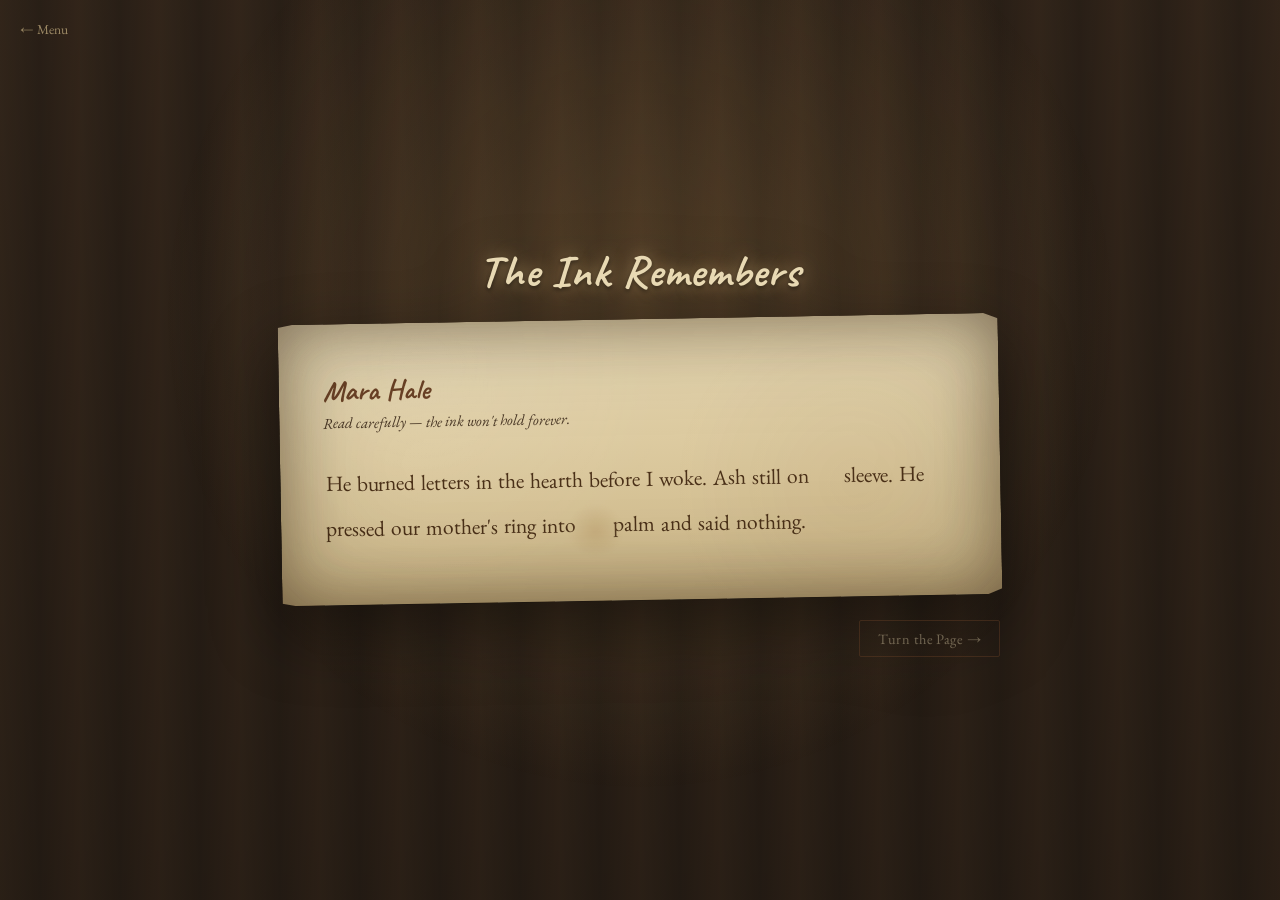
==== game.html @ b39d6a0a "feat: add landing page, fix titl/corkboard styling bugs" ====
<!DOCTYPE html>
<html lang="en">
<head>
<meta charset="UTF-8">
<meta name="viewport" content="width=device-width, initial-scale=1.0">
<title>The Ink Remembers</title>
<link rel="preconnect" href="https://fonts.googleapis.com">
<link rel="preconnect" href="https://fonts.gstatic.com" crossorigin>
<link href="https://fonts.googleapis.com/css2?family=EB+Garamond:wght@400;600&family=Caveat:wght@500;700&display=swap" rel="stylesheet">
<link rel="stylesheet" href="css/style.css">
</head>
<body>
<!-- Soft candlelight effect -->
<div class="candle-glow"></div>

<a href="index.html" class="back-link">← Menu</a>

<main class="desk">
<!-- Game Title -->
<h1 class="game-title">The Ink Remembers</h1>
<!-- Witness Letter -->
<section class="letter">
<h2 id="witness-label">A Witness's Account</h2>
<p class="sub">
                Read carefully — the ink won't hold forever.
</p>
<p class="text" id="letter-text"></p>
</section>
<!-- Final Corkboard -->
<section
class="corkboard hidden"
id="corkboard"
aria-live="polite">
</section>
<!-- Controls -->
<div class="controls">
<button id="next-btn" disabled>
                Turn the Page →
</button>
</div>
</main>
<script src="js/data.js"></script>
<script src="js/engine.js"></script>
<script src="js/corkboard.js"></script>
<script src="js/app.js"></script>
</body>
</html>
---- css/style.css ----
:root {
  --parchment: #e8d9b3;
  --parchment-edge: #cdb787;
  --ink: #2b1f14;
  --ink-soft: #4a3826;
  --blot: #b89a68;
  --accent: #6b4226;
  --cork-dark: #664d35;
  --cork-light: #72553c;
}

/* =========================
   Global Styles
========================= */

* {
  box-sizing: border-box;
}

body {
  margin: 0;
  min-height: 100vh;
  display: flex;
  justify-content: center;
  align-items: center;

  background:
    linear-gradient(rgba(0, 0, 0, 0.35), rgba(0, 0, 0, 0.45)),
    repeating-linear-gradient(
      90deg,
      #4c3928 0px,
      #3e2f22 40px,
      #4d3827 80px
    );

  font-family: "EB Garamond", serif;
}

/* =========================
   Candlelight Ambiance
   (referenced in the HTML as <div class="candle-glow">,
   didn't have a rule yet — this is what makes it actually glow)
========================= */

.candle-glow {
  position: fixed;
  inset: 0;
  z-index: 0;
  pointer-events: none;

  background: radial-gradient(
    circle at 50% 35%,
    rgba(255, 195, 110, 0.18),
    transparent 55%
  );

  animation: candleBreathe 4.5s ease-in-out infinite;
}

@keyframes candleBreathe {
  0%, 100% { opacity: .8; }
  50% { opacity: 1; }
}

/* =========================
   Desk
========================= */

.desk {
  position: relative;
  z-index: 1;
  width: min(720px, 92vw);
  filter: drop-shadow(0 25px 35px rgba(0, 0, 0, 0.45));
}

/* =========================
   Landing Page
========================= */

.landing {
  position: relative;
  z-index: 1;
  width: min(600px, 92vw);
  text-align: center;
}

.landing .game-title {
  margin-bottom: 8px;
}

.landing-slogan {
  margin: 0 0 40px;
  font-style: italic;
  font-size: 1.15rem;
  color: var(--parchment-edge);
}

.landing-actions {
  display: flex;
  justify-content: center;
  gap: 16px;
  flex-wrap: wrap;
  margin-bottom: 8px;
}

.primary-btn {
  font-family: "EB Garamond", serif;
  font-size: 1.05rem;
  letter-spacing: .03em;
  padding: 14px 32px;
  cursor: pointer;
  color: var(--ink);
  background: var(--parchment);
  border: none;
  border-radius: 2px;
  box-shadow: 0 8px 20px rgba(0, 0, 0, .4);
  transition: transform .25s, box-shadow .25s;
}

.primary-btn:hover {
  transform: translateY(-2px);
  box-shadow: 0 12px 26px rgba(0, 0, 0, .5);
}

.ghost-btn {
  font-family: "EB Garamond", serif;
  font-size: 1.05rem;
  letter-spacing: .03em;
  padding: 14px 28px;
  cursor: pointer;
  color: var(--parchment);
  background: none;
  border: 1px solid rgba(232, 217, 179, .5);
  border-radius: 2px;
  transition: background .3s, transform .25s;
}

.ghost-btn:hover {
  background: rgba(232, 217, 179, .1);
  transform: translateY(-2px);
}

.how-to-play {
  margin-top: 28px;
  padding: 28px 32px;
  text-align: left;

  background: linear-gradient(var(--parchment), var(--parchment-edge));
  color: var(--ink);
  border-radius: 3px;
  box-shadow: 0 15px 40px rgba(0, 0, 0, .4);

  animation: revealWord .4s ease;
}

.how-to-play.hidden {
  display: none;
}

.how-to-play h2 {
  font-family: "Caveat", cursive;
  font-size: 1.6rem;
  color: var(--accent);
  margin: 0 0 12px;
}

.how-to-play ol {
  margin: 0;
  padding-left: 20px;
  line-height: 1.7;
}

/* Small link back to the landing page from inside the game screen */
.back-link {
  position: fixed;
  top: 20px;
  left: 20px;
  z-index: 2;

  font-family: "EB Garamond", serif;
  font-size: .85rem;
  color: var(--parchment-edge);
  text-decoration: none;
  opacity: .7;
  transition: opacity .25s;
}

.back-link:hover {
  opacity: 1;
}

/* =========================
   Letter
========================= */

.letter {
  position: relative;
  background:
    radial-gradient(circle at 20% 15%, rgba(255, 255, 255, 0.08), transparent 40%),
    linear-gradient(var(--parchment), var(--parchment-edge));

  padding: 48px 44px 32px;

  margin-bottom: 20px;

  transform: rotate(-1deg);

  box-shadow:
    0 20px 60px rgba(0, 0, 0, 0.5),
    inset 0 0 60px rgba(90, 60, 20, 0.15);

  clip-path: polygon(
    0% 1%,
    2% 0%,
    98% 0%,
    100% 2%,
    100% 98%,
    98% 100%,
    2% 100%,
    0% 99%
  );

  animation: flicker 5s infinite;
  transition: opacity .8s ease, transform .8s ease;
}

.letter::before {
  content: "";
  position: absolute;
  inset: 0;

  background:
    radial-gradient(circle at 15% 25%, rgba(255,255,255,.25), transparent 18%),
    radial-gradient(circle at 80% 60%, rgba(120,80,40,.12), transparent 30%);

  mix-blend-mode: multiply;
  opacity: .5;
  pointer-events: none;
}

.letter::after {
  content: "";
  position: absolute;
  inset: 0;

  box-shadow:
    inset 0 0 60px rgba(40,20,5,.35),
    inset 0 0 120px rgba(0,0,0,.2);

  pointer-events: none;
}

/* =========================
   Flicker Animation
========================= */

@keyframes flicker {

  0% {
    filter: brightness(1);
  }

  25% {
    filter: brightness(1.04);
  }

  50% {
    filter: brightness(.97);
  }

  75% {
    filter: brightness(1.02);
  }

  100% {
    filter: brightness(1);
  }

}

/* =========================
   Typography
========================= */

/* Witness name inside each letter card (was plain "h1" before —
   split out explicitly now that the game title also uses an h1,
   so the two never fight over the same rule again) */
.letter h2 {
  margin: 0 0 4px;

  font-family: "Caveat", cursive;
  font-size: 1.8rem;
  font-weight: 700;

  color: var(--accent);
}

/* Main game title — shared between the landing page and the game screen */
.game-title {
  margin: 0 0 20px;
  text-align: center;

  font-family: "Caveat", cursive;
  font-size: 2.8rem;
  font-weight: 700;
  letter-spacing: .02em;

  color: var(--parchment);
  text-shadow: 0 0 18px rgba(240, 201, 135, .5), 0 2px 4px rgba(0, 0, 0, .6);
}

.sub {
  margin: 0 0 28px;

  font-style: italic;
  font-size: .95rem;

  color: var(--ink-soft);
}

.text {
  position: relative;

  font-size: 1.35rem;
  line-height: 2.1;

  color: var(--ink);
}

/* =========================
   Interactive Words
========================= */

.word {
  position: relative;

  cursor: pointer;

  color: var(--ink-color, var(--ink));

  padding: 0 1px;

  transition:
    opacity 1.2s linear,
    color .2s ease,
    transform .2s ease;
}

.word:hover:not(.caught):not(.gone) {
  color: var(--accent);
}

.word.caught {
  font-weight: 600;

  text-decoration: underline;
  text-decoration-color: rgba(107,66,38,.4);
  text-underline-offset: 4px;

  animation: inkReveal .5s ease;
}

.word.gone {
  opacity: 0 !important;
  pointer-events: none;
}

@keyframes inkReveal {

  from {
    opacity: .3;
    transform: scale(.8);
  }

  to {
    opacity: 1;
    transform: scale(1);
  }

}

/* =========================
   Ink Blots
========================= */

.blot {
  position: absolute;

  background:
    radial-gradient(
      ellipse at center,
      var(--blot) 0%,
      transparent 70%
    );

  opacity: .45;

  border-radius: 50%;

  transform: scale(1.6);

  filter: blur(1px);

  pointer-events: none;
}

.blot-text {
  letter-spacing: 2px;
  opacity: .5;
}

/* =========================
   Corkboard
========================= */

.corkboard {
  position: relative;

  background:
    repeating-linear-gradient(
      45deg,
      var(--cork-light),
      var(--cork-light) 6px,
      var(--cork-dark) 6px,
      var(--cork-dark) 12px
    );

  border: 8px solid #4c3828;
  border-radius: 4px;

  padding: 28px;

  color: var(--parchment);

  font-size: 1.15rem;
  line-height: 1.8;

  transform: rotate(.6deg);

  box-shadow: 0 10px 30px rgba(0,0,0,.45);

  opacity: 0;
  transition:
    opacity .8s ease,
    transform .8s ease;
}

.corkboard.show {
  opacity: 1;
  transform: rotate(.6deg) translateY(0);
}

.corkboard.hidden {
  display: none;
}

.corkboard strong {
  color: #f0c987;
}

/* Push Pins */

.corkboard::before,
.corkboard::after {

  content: "";

  position: absolute;

  width: 14px;
  height: 14px;

  border-radius: 50%;

  background: #d3c7b0;

  box-shadow: 0 2px 6px rgba(0,0,0,.4);
}

.corkboard::before {
  top: 12px;
  left: 18px;
}

.corkboard::after {
  top: 12px;
  right: 18px;
}

/* Row of dots giving an at-a-glance sense of how much was recovered,
   alongside the exact "X of Y" count already in the text */
.memory-dots {
  display: flex;
  gap: 8px;
  margin: 12px 0 4px;
}

.memory-dot {
  width: 10px;
  height: 10px;
  border-radius: 50%;
  background: rgba(232, 217, 179, .2);
  border: 1px solid rgba(232, 217, 179, .4);
  transition: background .4s ease, box-shadow .4s ease;
}

.memory-dot.filled {
  background: #f0c987;
  box-shadow: 0 0 8px rgba(240, 201, 135, .7);
}

/* =========================
   Controls
========================= */

.controls {
  display: flex;
  justify-content: flex-end;
  margin-top: 16px;
}

button {
  font-family: "EB Garamond", serif;
  font-size: .9rem;
  letter-spacing: .03em;

  padding: 8px 18px;

  cursor: pointer;

  color: var(--parchment);
  background: none;

  border: 1px solid var(--accent);
  border-radius: 2px;

  transition:
    background .3s,
    transform .25s;
}

button:hover {
  background: rgba(107,66,38,.3);
  transform: translateY(-2px);
}

button:active {
  transform: translateY(1px);
}

/* Idle state before the corkboard is ready — matches the actual click
   behavior in app.js, which already no-ops until the corkboard is shown */
button:disabled {
  opacity: .4;
  cursor: default;
}

button:disabled:hover {
  background: none;
  transform: none;
}

/* Applied once the corkboard is ready, so the button visibly invites a click */
button.ready {
  animation: readyPulse 1.6s ease-in-out infinite;
}

@keyframes readyPulse {
  0%, 100% {
    box-shadow: 0 0 0 rgba(240, 201, 135, 0);
  }
  50% {
    box-shadow: 0 0 14px rgba(240, 201, 135, .55);
  }
}

.memory-progress{
    margin-bottom:20px;
    color:#e8d9b3;
    font-style:italic;
}

.memory-summary{
    margin-top:16px;
}

.revealed-word{
    animation:revealWord .6s ease forwards;
}

@keyframes revealWord{

    from{
        opacity:0;
        transform:scale(.8);
    }

    to{
        opacity:1;
        transform:scale(1);
    }

}
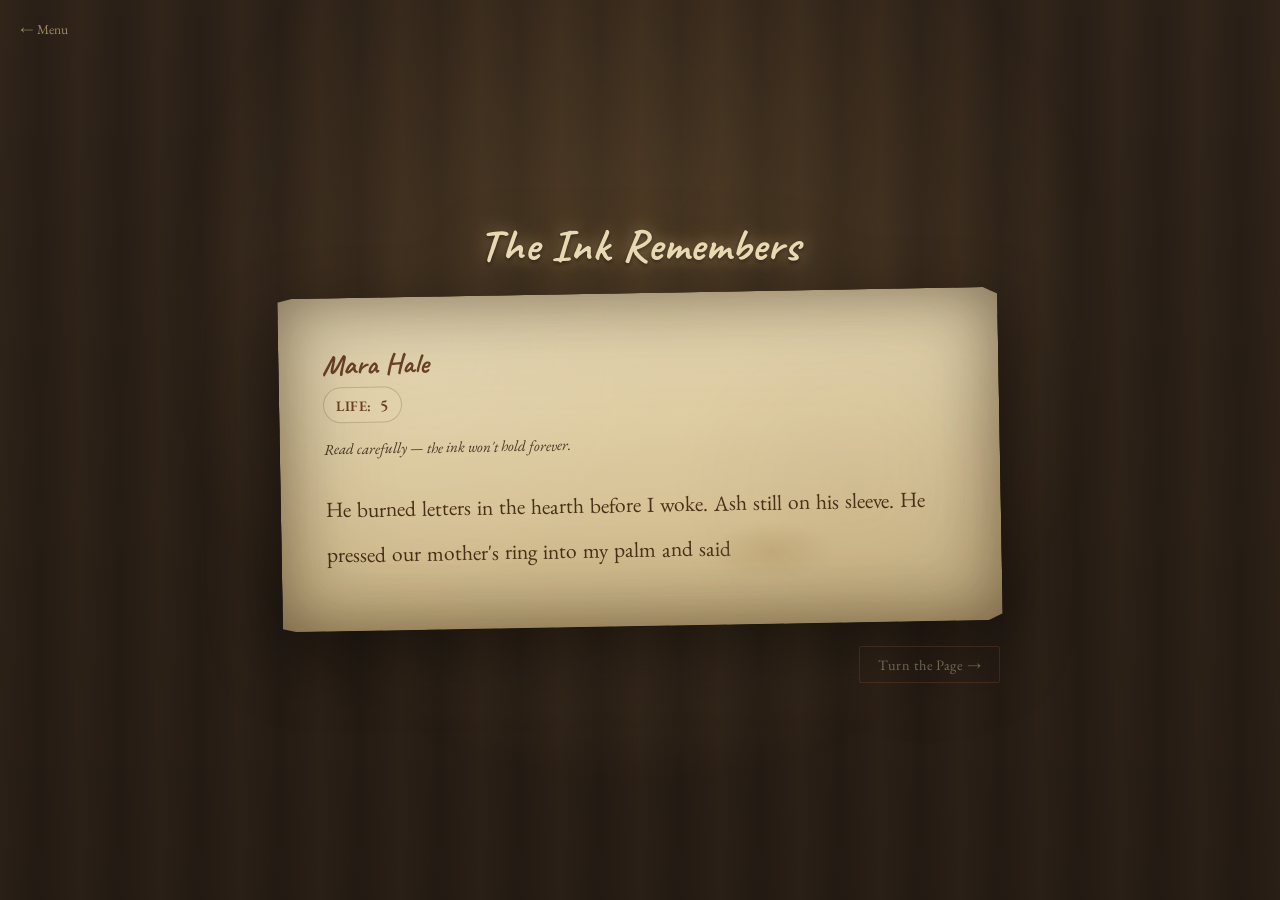
==== commit 5ae64715: "feat: added life bar and game over state when score drops to zero" ====
--- a/game.html
+++ b/game.html
@@ -21,6 +21,10 @@
 <!-- Witness Letter -->
 <section class="letter">
 <h2 id="witness-label">A Witness's Account</h2>
+<div class="score-bar" aria-live="polite">
+  <span class="score-label">Life:</span>
+  <span id="score-value">5</span>
+</div>
 <p class="sub">
                 Read carefully — the ink won't hold forever.
 </p>
--- a/css/style.css
+++ b/css/style.css
@@ -309,6 +309,68 @@
   text-shadow: 0 0 18px rgba(240, 201, 135, .5), 0 2px 4px rgba(0, 0, 0, .6);
 }
 
+.score-bar {
+  display: inline-flex;
+  align-items: center;
+  gap: 8px;
+  margin: 0 0 16px;
+  padding: 6px 12px;
+  border: 1px solid rgba(107, 66, 38, 0.25);
+  border-radius: 999px;
+  background: rgba(232, 217, 179, 0.35);
+  color: var(--accent);
+  font-weight: 600;
+  letter-spacing: 0.03em;
+}
+
+.score-label {
+  font-size: 0.9rem;
+  text-transform: uppercase;
+}
+
+#score-value {
+  font-size: 1.05rem;
+}
+
+.scene-intro {
+  display: flex;
+  flex-direction: column;
+  align-items: flex-start;
+  gap: 12px;
+  padding: 28px;
+  border: 1px solid rgba(107, 66, 38, 0.2);
+  border-radius: 6px;
+  background: rgba(232, 217, 179, 0.36);
+  box-shadow: inset 0 0 30px rgba(90, 60, 20, 0.12);
+}
+
+.scene-label {
+  margin: 0;
+  font-size: 0.8rem;
+  letter-spacing: 0.24em;
+  text-transform: uppercase;
+  color: var(--accent);
+}
+
+.scene-intro h2 {
+  margin: 0;
+  font-family: "Caveat", cursive;
+  font-size: 2rem;
+  color: var(--accent);
+}
+
+.scene-copy {
+  margin: 0;
+  font-size: 1rem;
+  line-height: 1.7;
+  color: var(--ink-soft);
+}
+
+.scene-intro.game-over {
+  border-color: rgba(139, 74, 43, 0.3);
+  background: rgba(139, 74, 43, 0.13);
+}
+
 .sub {
   margin: 0 0 28px;
 
@@ -346,18 +408,31 @@
     transform .2s ease;
 }
 
-.word:hover:not(.caught):not(.gone) {
+.word.clue-word {
+  cursor: pointer;
+}
+
+.word.clue-word:hover:not(.caught):not(.gone) {
   color: var(--accent);
 }
 
 .word.caught {
   font-weight: 600;
+  color: #2f6f3d;
+  text-shadow: 0 0 8px rgba(47, 111, 61, 0.18);
 
   text-decoration: underline;
-  text-decoration-color: rgba(107,66,38,.4);
+  text-decoration-color: rgba(47, 111, 61, 0.45);
   text-underline-offset: 4px;
 
   animation: inkReveal .5s ease;
+}
+
+.word.missed {
+  color: #8b4a2b;
+  opacity: 0.85;
+  text-decoration: line-through;
+  text-decoration-color: rgba(139, 74, 43, 0.35);
 }
 
 .word.gone {
